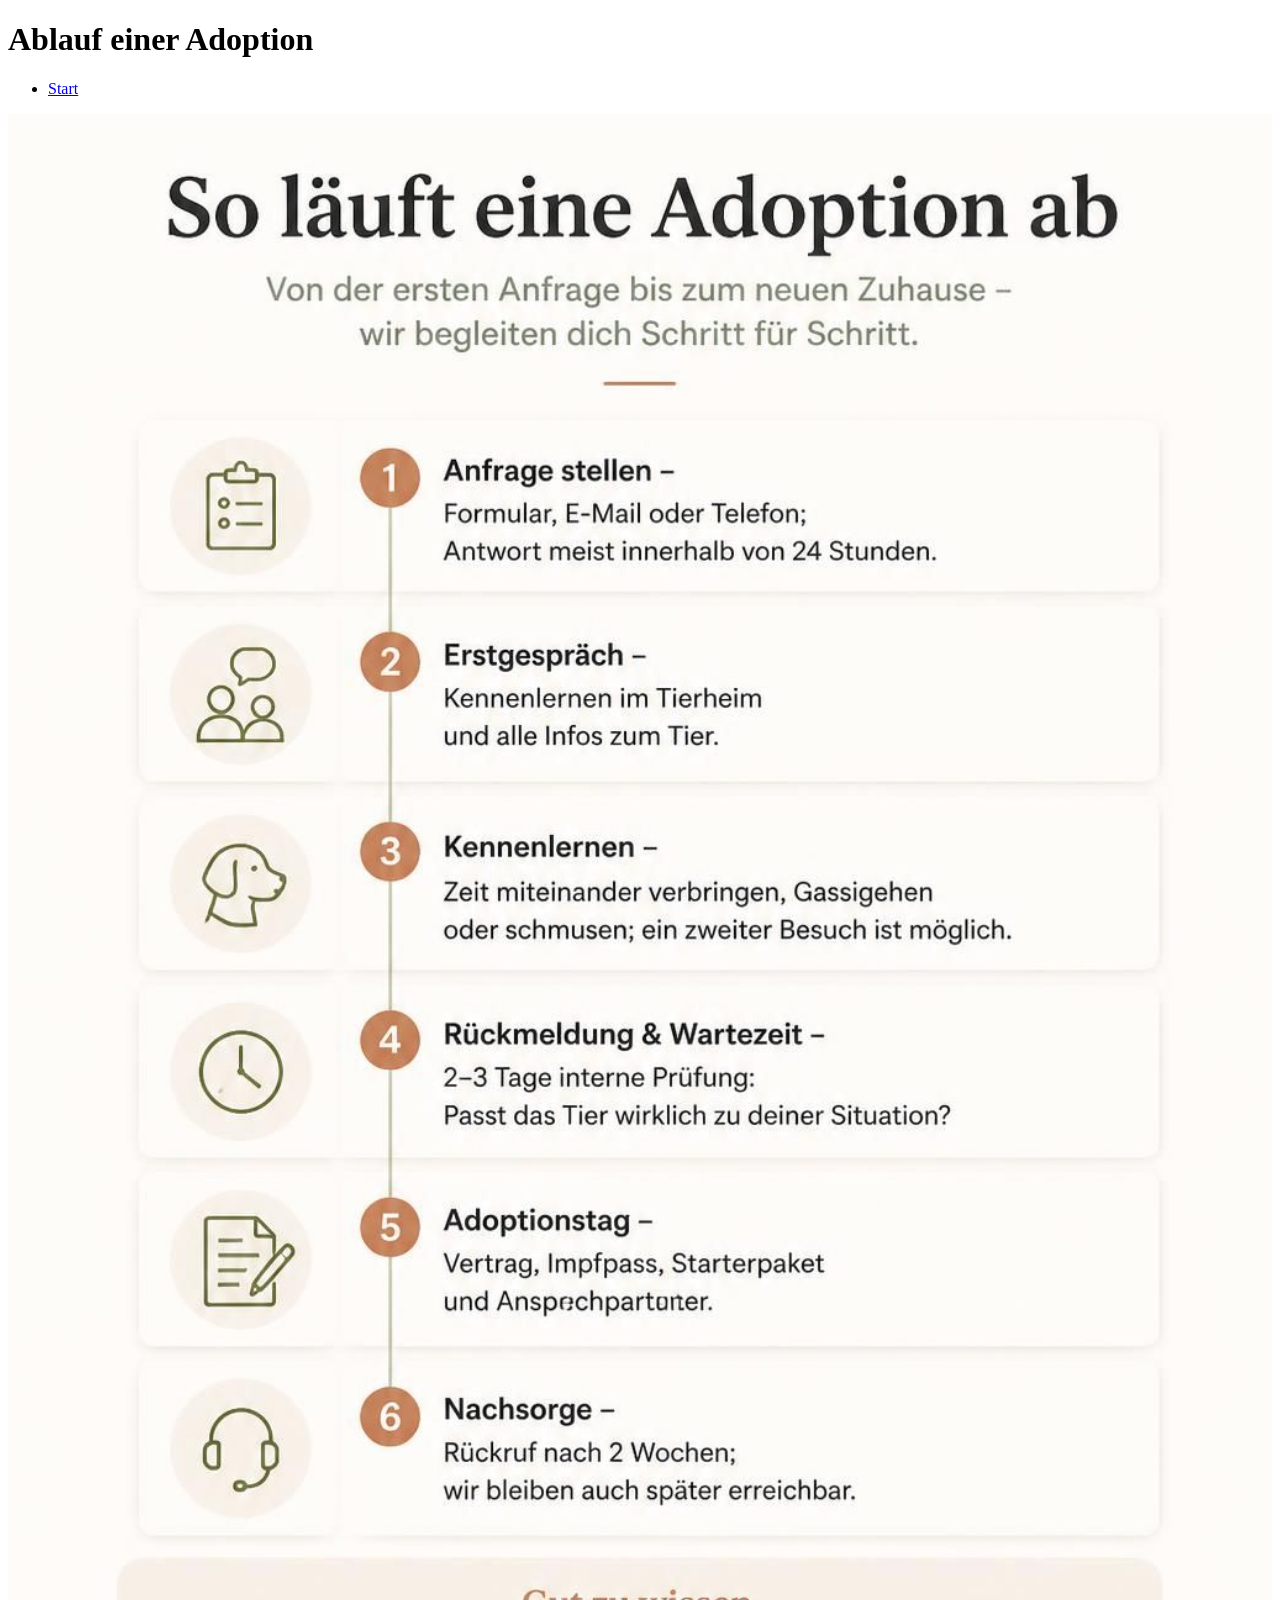
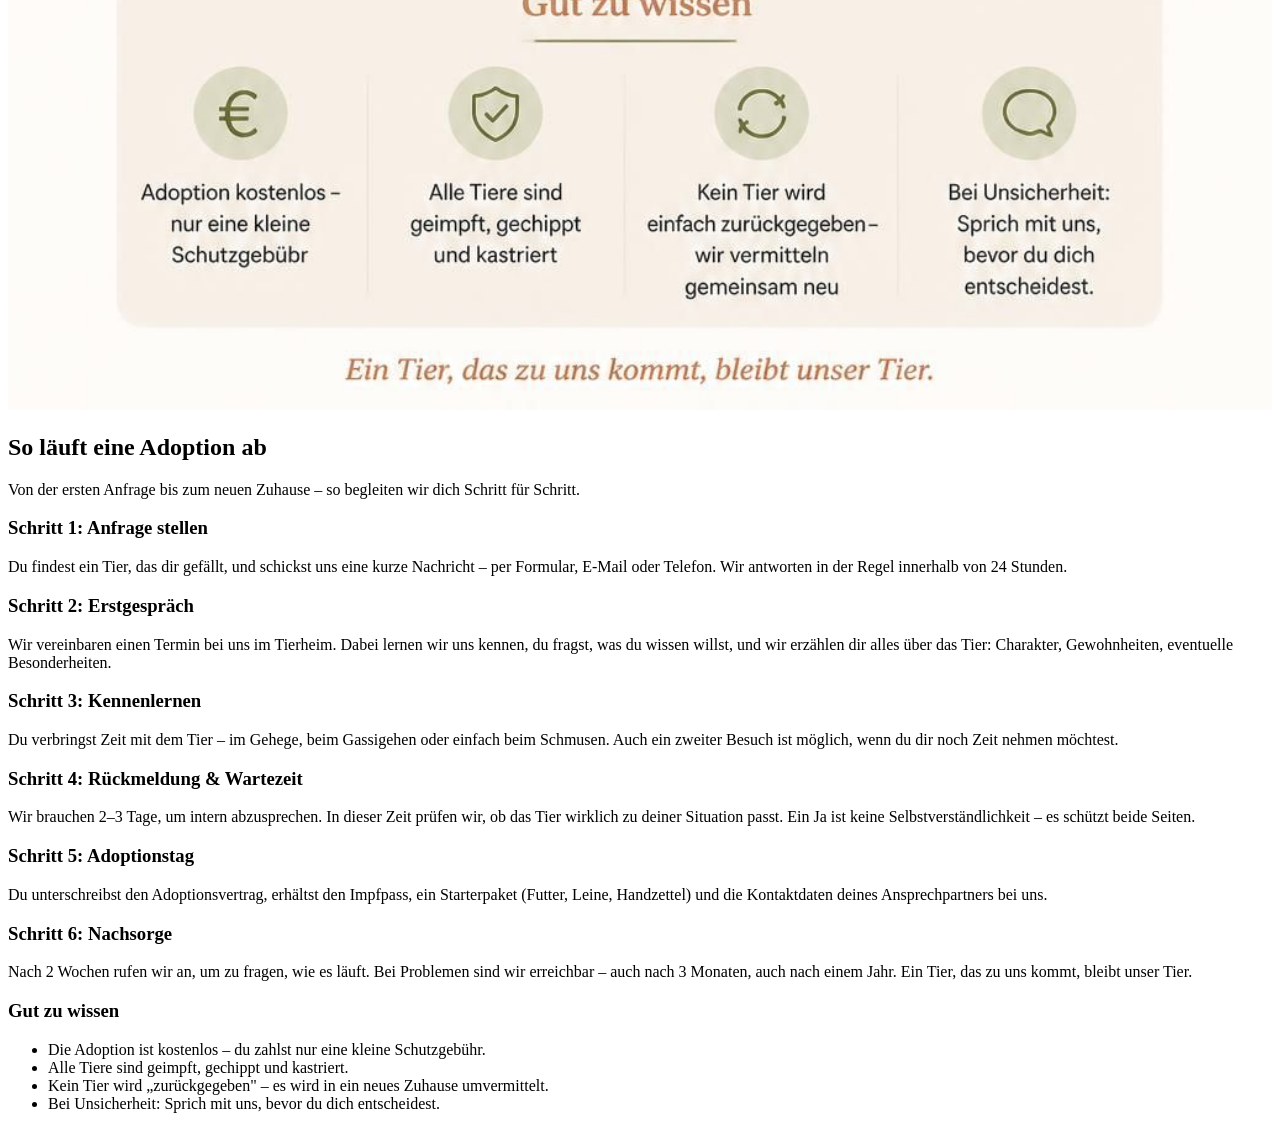
==== adoption.html @ 48ff71b9 "Initial website" ====
<!DOCTYPE html>
<html lang="en">
<head>
    <meta charset="UTF-8">
    <title>AblaufAdoption</title>
</head>

<body>
    <header>
        <h1>Ablauf einer Adoption</h1>
    </header>
    <nav>
        <ul>
            <li><a href="homepage.html">Start</a></li>
        </ul>
    </nav>

    <main>
        <img src="adoption.jpeg" alt="Unsere Mitarbeitenden - Stand September 2026" width="100%">
        <article>

            <h2>So läuft eine Adoption ab</h2>
            <p>
                Von der ersten Anfrage bis zum neuen Zuhause –
                so begleiten wir dich Schritt für Schritt.
            </p>

            <h3>Schritt 1: Anfrage stellen</h3>
            <p>
                Du findest ein Tier, das dir gefällt, und schickst uns
                eine kurze Nachricht – per Formular, E-Mail oder Telefon.
                Wir antworten in der Regel innerhalb von 24 Stunden.
            </p>

            <h3>Schritt 2: Erstgespräch</h3>
            <p>
                Wir vereinbaren einen Termin bei uns im Tierheim.
                Dabei lernen wir uns kennen, du fragst, was du wissen willst,
                und wir erzählen dir alles über das Tier:
                Charakter, Gewohnheiten, eventuelle Besonderheiten.
            </p>

            <h3>Schritt 3: Kennenlernen</h3>
            <p>
                Du verbringst Zeit mit dem Tier – im Gehege,
                beim Gassigehen oder einfach beim Schmusen.
                Auch ein zweiter Besuch ist möglich,
                wenn du dir noch Zeit nehmen möchtest.
            </p>

            <h3>Schritt 4: Rückmeldung &amp; Wartezeit</h3>
            <p>
                Wir brauchen 2–3 Tage, um intern abzusprechen.
                In dieser Zeit prüfen wir, ob das Tier wirklich
                zu deiner Situation passt. Ein Ja ist keine Selbstverständlichkeit –
                es schützt beide Seiten.
            </p>

            <h3>Schritt 5: Adoptionstag</h3>
            <p>
                Du unterschreibst den Adoptionsvertrag,
                erhältst den Impfpass, ein Starterpaket
                (Futter, Leine, Handzettel) und die Kontaktdaten
                deines Ansprechpartners bei uns.
            </p>

            <h3>Schritt 6: Nachsorge</h3>
            <p>
                Nach 2 Wochen rufen wir an, um zu fragen,
                wie es läuft. Bei Problemen sind wir erreichbar –
                auch nach 3 Monaten, auch nach einem Jahr.
                Ein Tier, das zu uns kommt, bleibt unser Tier.
            </p>

            <h3>Gut zu wissen</h3>
            <ul>
                <li>Die Adoption ist kostenlos – du zahlst nur eine kleine Schutzgebühr.</li>
                <li>Alle Tiere sind geimpft, gechippt und kastriert.</li>
                <li>Kein Tier wird „zurückgegeben" – es wird in ein neues Zuhause umvermittelt.</li>
                <li>Bei Unsicherheit: Sprich mit uns, bevor du dich entscheidest.</li>
            </ul>

        </article>
    </main>
    <footer>
    </footer>

</body>
</html>
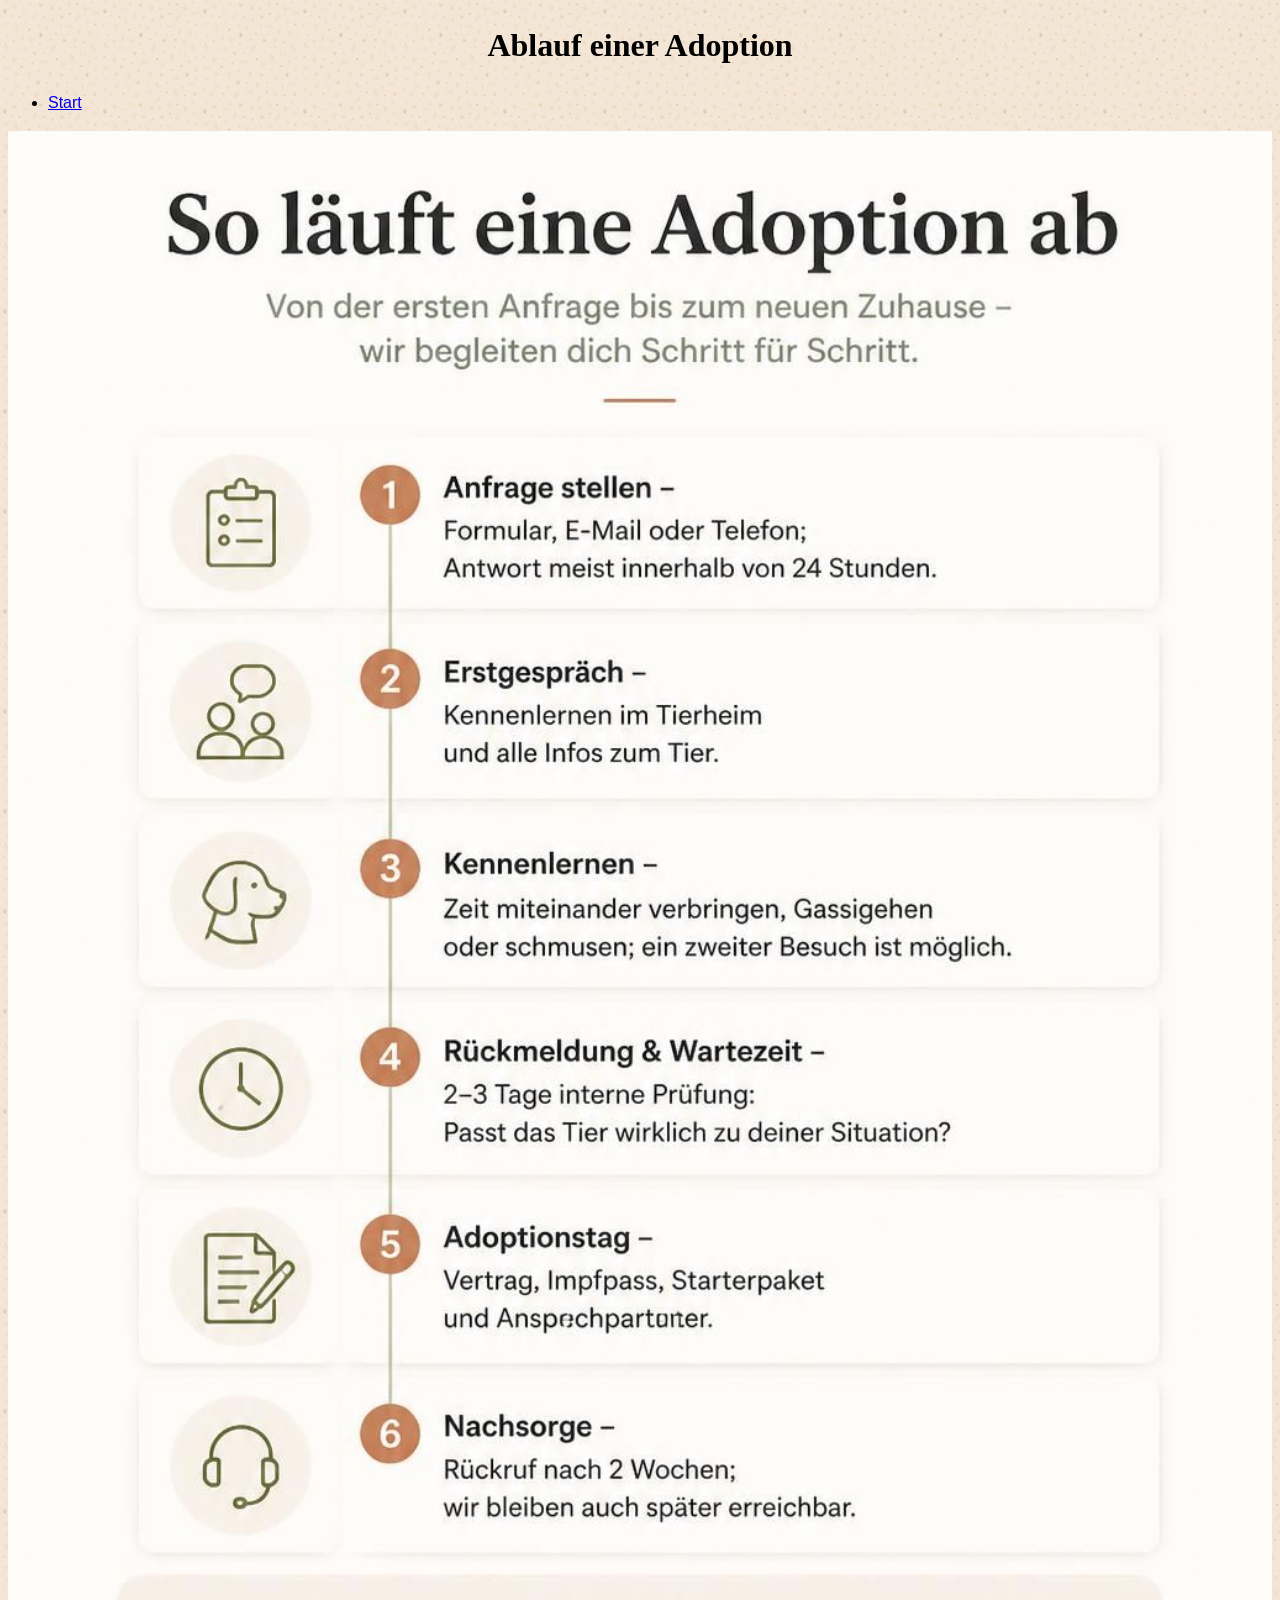
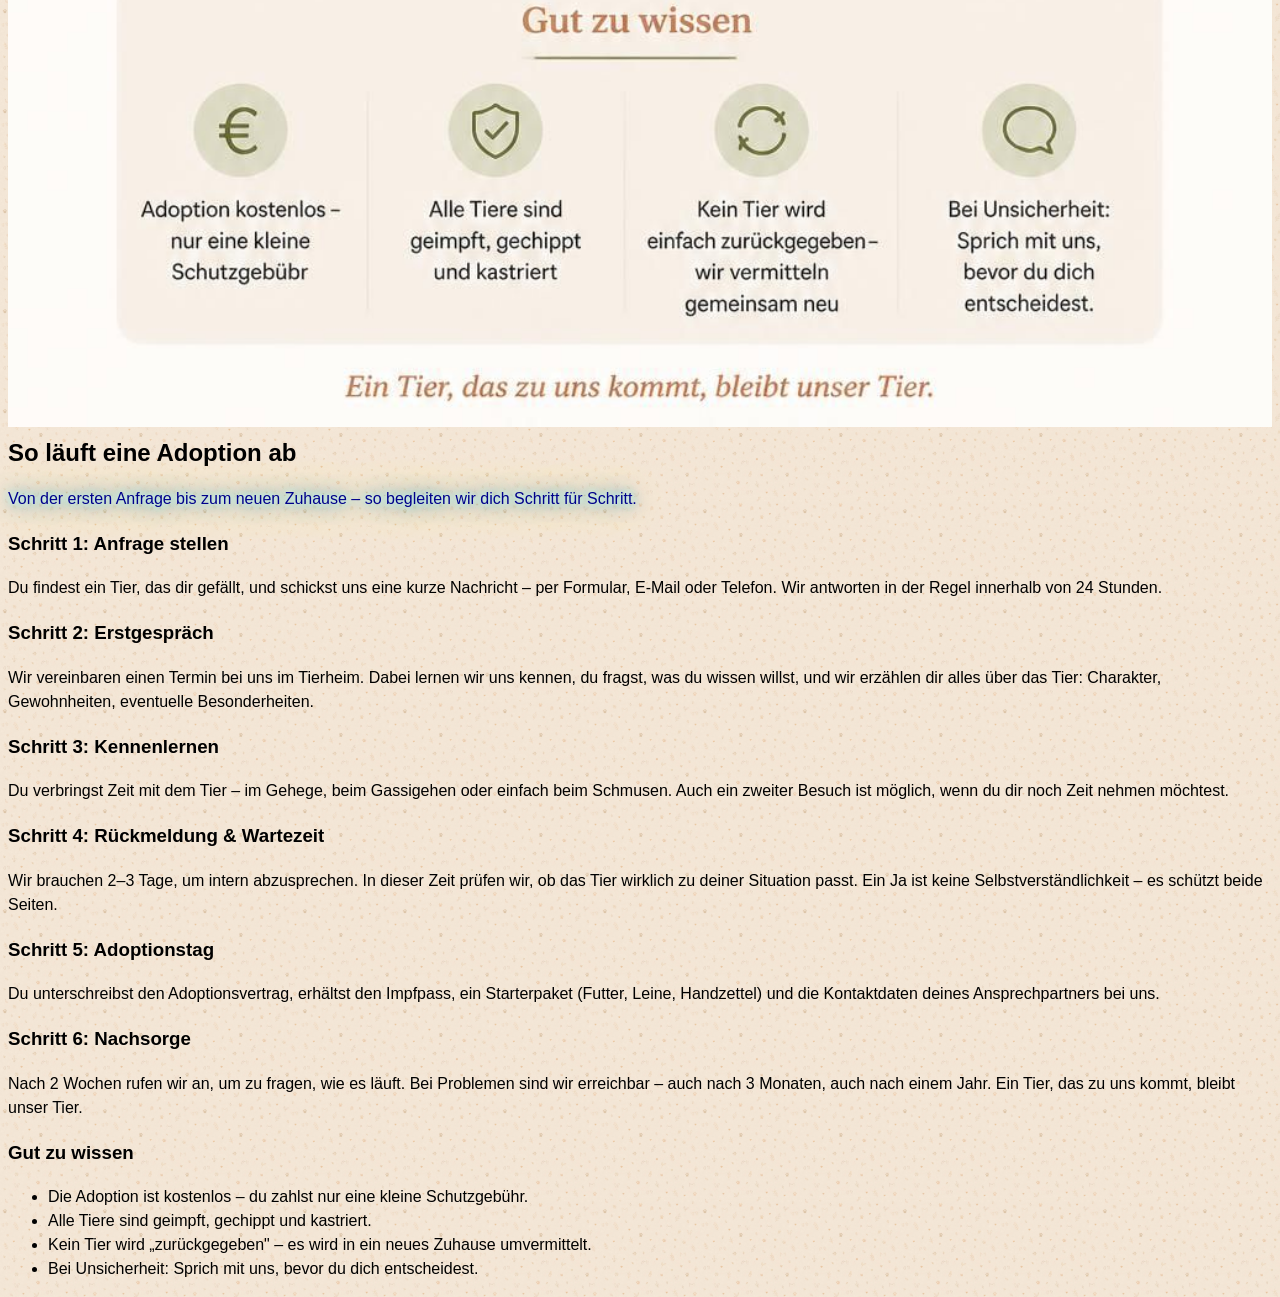
==== commit d52ad29d: "CSS auf allen Seiten, Hervorhebungen mittels Neoneffekt, Tiere einzeln dargestellt" ====
--- a/adoption.html
+++ b/adoption.html
@@ -2,6 +2,7 @@
 <html lang="en">
 <head>
     <meta charset="UTF-8">
+    <link rel="stylesheet" href="style.css">
     <title>AblaufAdoption</title>
 </head>
 
@@ -11,7 +12,7 @@
     </header>
     <nav>
         <ul>
-            <li><a href="homepage.html">Start</a></li>
+            <li><a href="index.html">Start</a></li>
         </ul>
     </nav>
 
--- a/style.css
+++ b/style.css
@@ -0,0 +1,102 @@
+* {
+    font-family: "Segoe UI", Arial, sans-serif;
+}
+
+/* 1. Am häufigsten: am body setzen – wird von allen Kind-Elementen geerbt */
+/* Für das gesamte Dokument */
+body {
+    font-family: "Arial", Helvetica, sans-serif;
+    line-height: 1.5;
+    background-image: url('hintergrund.jpeg');
+    background-size: 100px 100px; /* Kachelgröße steuern */
+}
+
+/* für konkrete Elemente*/
+h1 {
+    text-align: center;
+    font-family: "ui-sans-serif", cursive;
+
+}
+
+h2 {
+    margin-top: 1px;
+    margin-bottom: 5px;
+    color: #000;
+}
+
+td {text-align: center}
+
+table{
+    border-collapse: collapse;
+    padding: 5px 5px;
+    margin: 5px 5px 5px 5px;
+}
+
+/*über die ID*/
+#alter {
+    color: red;
+}
+
+/* über Klasse ansprechen*/
+.subtitle {
+    color: blue;
+}
+
+.tiere {
+    border: 2px solid black;
+    padding: 5px; /* Abstand nach aussen (Inhalt zum Rahmen)*/
+    margin: 10px 10px; /* Abstand zum nächsten Element und zum Seitenrand (Rahmenabstand weiter nach aussen)*/
+}
+
+
+.wichtig {
+    border: 2px solid orangered;
+    padding: 5px;
+    margin: 10px 10px;
+    background-color: burlywood;
+    color: black;
+    font-size: 1.2rem;
+    /*animation: blinker 1s step-start infinite;*/ /*hartes blinken*/
+    animation: pulse 2s ease-in-out infinite;
+    text-shadow:
+            0 0 7px #fff,
+            0 0 10px #ff4444,
+            0 0 21px #ff8822,
+            0 0 42px #ff4444;
+}
+@keyframes blinker {
+    50% { opacity: 0; }
+}
+
+@keyframes pulse {
+    0%, 100% { opacity: 1; }
+    50% { opacity: 0.3; }
+}
+
+.name {
+    font: bold 14px/1.5 "ui-sans-serif", cursive;
+}
+/* Nachbarn ansprechen*/
+
+h2 + p {
+    color: darkblue;
+    text-shadow:
+            0 0 7px #fff,
+            0 0 10px #39ecd1,
+            0 0 21px #4c5fda,
+            0 0 42px #84e819;
+}
+
+h4 + p {
+    color: darkgreen;
+}
+
+/* Mehrere Selektoren kombinieren*/
+#alter, label {
+    color: black;
+}
+
+#alter.subtitle {
+    color: blue;
+    font-weight: bold;
+}
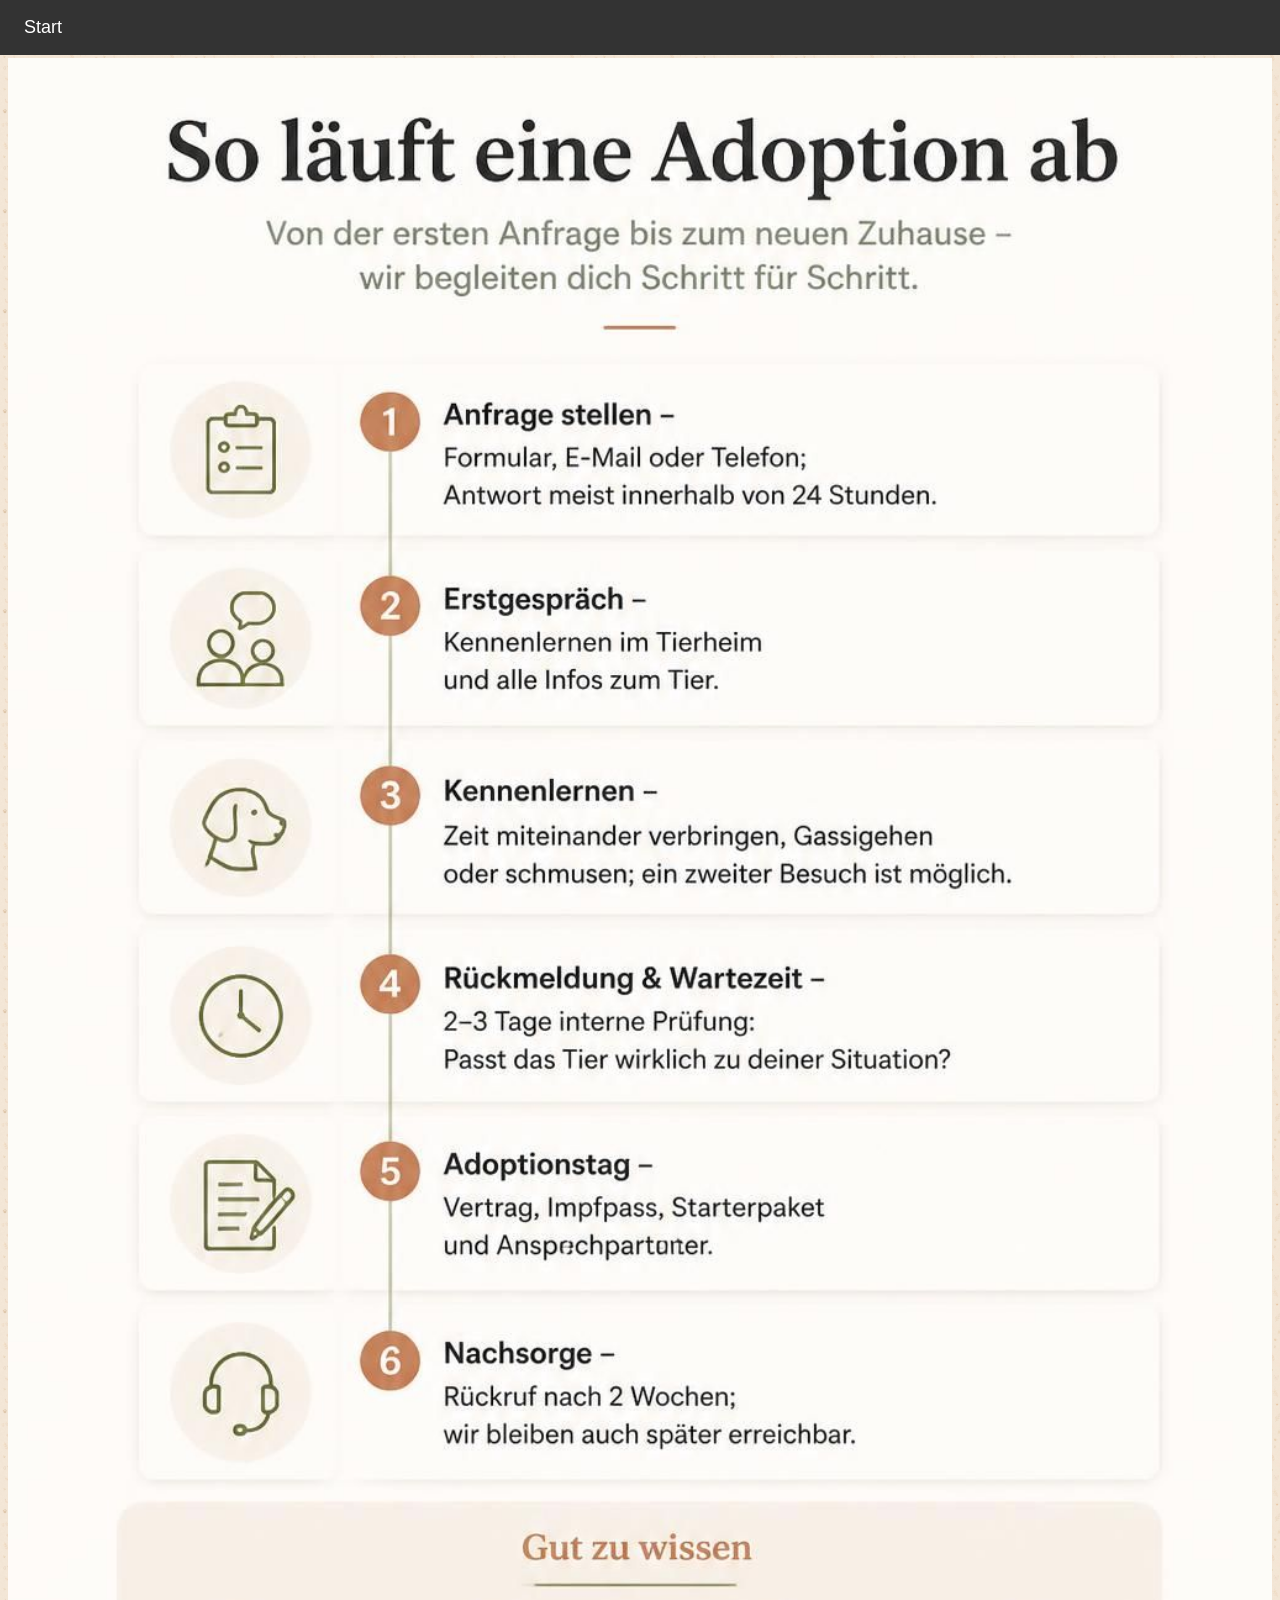
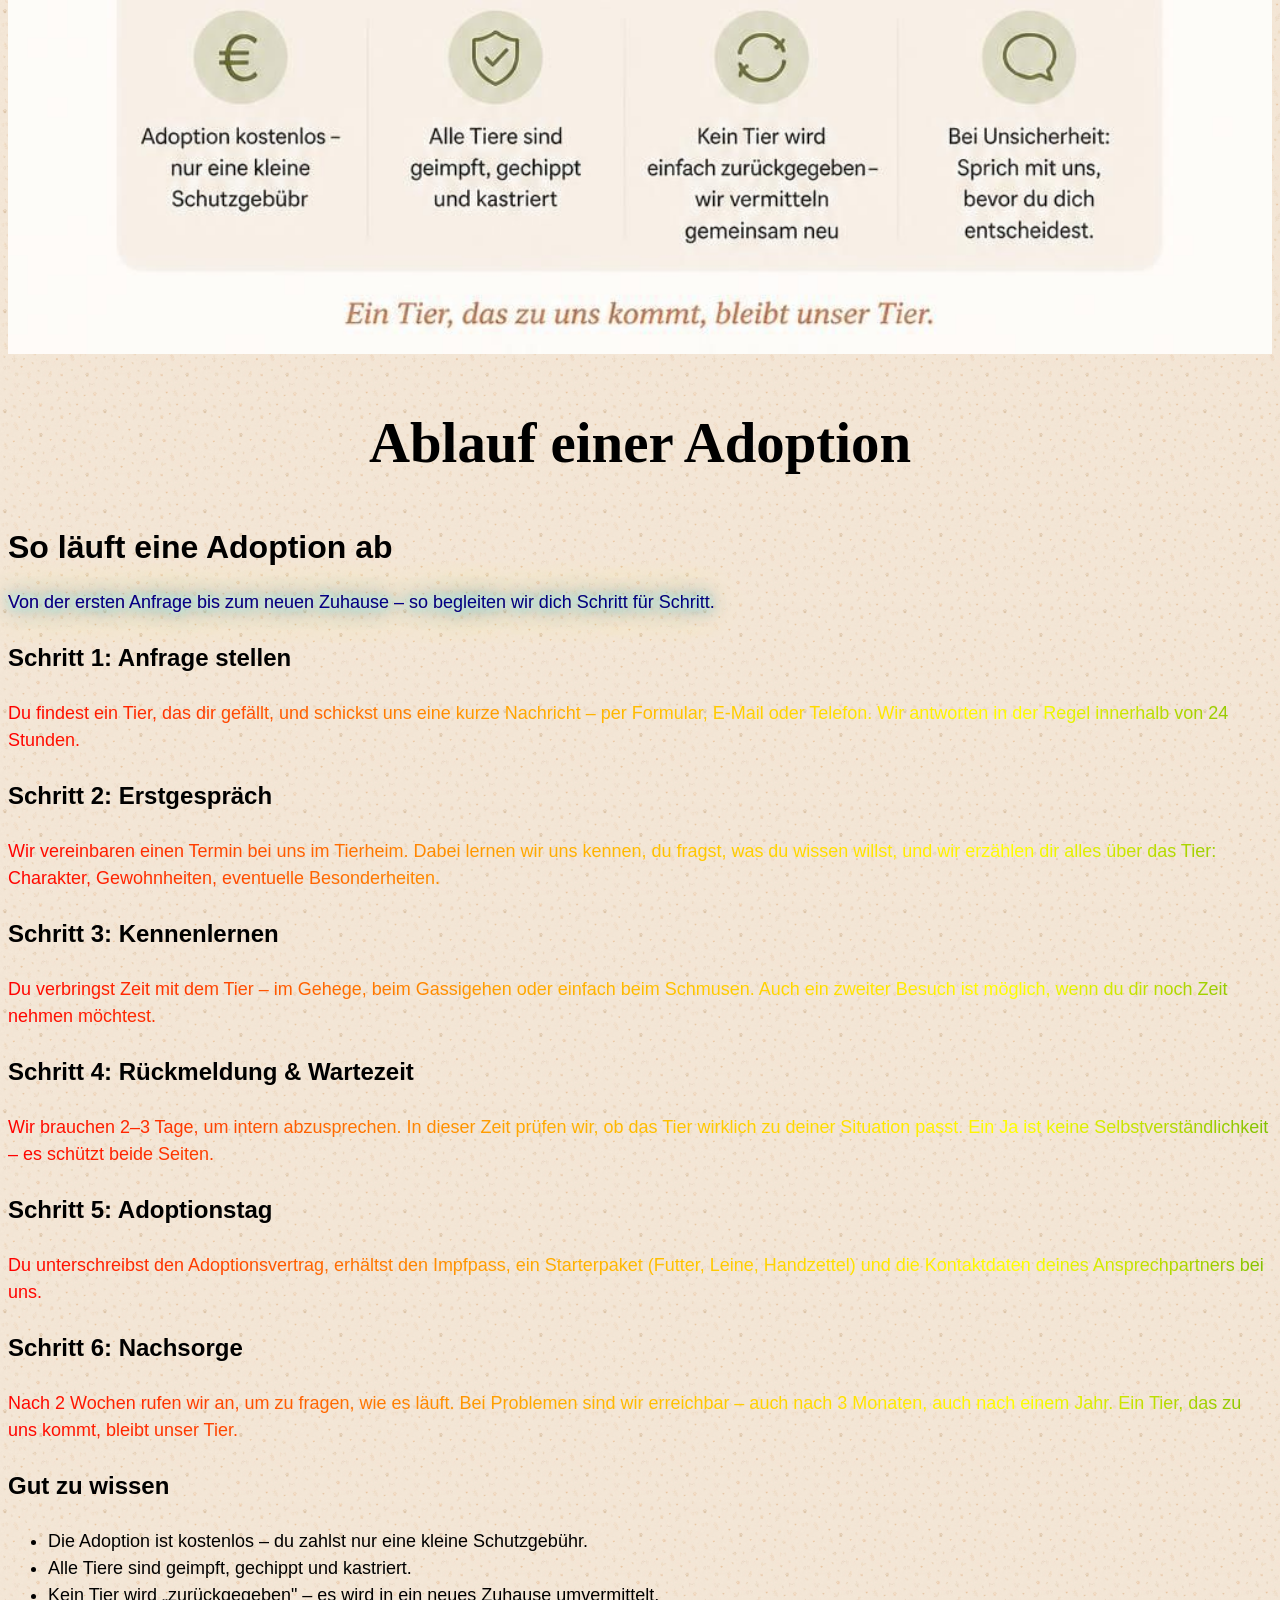
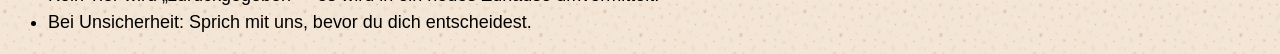
==== commit fe02a177: "Fixierte NavBar top, Seiten angepasst" ====
--- a/adoption.html
+++ b/adoption.html
@@ -8,16 +8,17 @@
 
 <body>
     <header>
-        <h1>Ablauf einer Adoption</h1>
+        <nav>
+            <ul>
+                <li><a href="index.html">Start</a></li>
+            </ul>
+        </nav>
     </header>
-    <nav>
-        <ul>
-            <li><a href="index.html">Start</a></li>
-        </ul>
-    </nav>
+
 
     <main>
         <img src="adoption.jpeg" alt="Unsere Mitarbeitenden - Stand September 2026" width="100%">
+        <h1>Ablauf einer Adoption</h1>
         <article>
 
             <h2>So läuft eine Adoption ab</h2>
--- a/style.css
+++ b/style.css
@@ -1,5 +1,103 @@
 * {
     font-family: "Segoe UI", Arial, sans-serif;
+    color: black;
+}
+
+:root {
+    --fs-base: clamp(1rem,   0.208vw + 0.958rem, 1.125rem); /* 16→18px */
+    --fs-lg:   clamp(1.25rem, 0.417vw + 1.167rem, 1.5rem);  /* 20→24px */
+    --fs-xl:   clamp(1.5rem, 0.729vw + 1.417rem, 2rem);     /* 24→32px */
+    --fs-2xl:  clamp(2rem,   1.856vw + 2.071rem, 3.552rem); /* 32→57px */
+    --mx: 50%;
+    --my: 50%;
+}
+
+body { font-size: var(--fs-base); }
+h1   { font-size: var(--fs-2xl); }
+h2   { font-size: var(--fs-xl); }
+h3   { font-size: var(--fs-lg); }
+
+
+/*Zebra Striping*/
+tr:nth-child(even) { /*Zeilen */
+    background-color: rgba(0, 0, 0, 0.04);
+}
+td:nth-child(even) { /*Spalten*/
+    background-color: rgba(255,255,255, 0.2);
+}
+
+/* --- Navbar fixiert am oberen Rand --- */
+nav {
+    position: fixed;
+    top: 0;
+    left: 0;
+    width: 100%;
+    background-color: #333;
+    z-index: 1000;
+}
+
+/* --- Flexbox: Items nebeneinander --- */
+
+nav ul {
+    list-style: none;
+    margin: 0;
+    padding: 0;
+    display: flex;
+    justify-content: left;
+    align-items: center;
+}
+
+nav ul > li {
+    position: relative;
+}
+
+
+
+
+nav ul > li > a {
+    display: block;
+    color: #fff;
+    text-decoration: sienna;
+    padding: 14px 24px;
+}
+
+nav ul > li > a:hover {
+    background-color: #555;
+}
+
+
+/* --- Dropdown (versteckt) --- */
+.dropdown-content {
+    display: none;
+    position: absolute;
+    top: 100%;
+    left: 0;
+    background-color: #f9f9f9;
+    min-width: 180px;
+    list-style: none;
+    margin: 0;
+    padding: 0;
+    box-shadow: 0 4px 8px rgba(0,0,0,.2);
+}
+
+.dropdown-content li a {
+    display: block;
+    padding: 12px 16px;
+    color: #333;
+    text-decoration: none;
+}
+
+.dropdown-content li a:hover {
+    background-color: #ddd;
+}
+
+/* --- Dropdown beim Hover einblenden --- */
+.dropdown:hover .dropdown-content {
+    display: block;
+}
+
+header {
+    padding-bottom: 50px;
 }
 
 /* 1. Am häufigsten: am body setzen – wird von allen Kind-Elementen geerbt */
@@ -31,6 +129,25 @@
     padding: 5px 5px;
     margin: 5px 5px 5px 5px;
 }
+
+thead{
+    border-bottom: #4c5fda 1px solid;
+}
+
+p {
+    background: linear-gradient(90deg, red, orange, yellow, green, blue, violet);
+    background-size: 200%;
+    -webkit-background-clip: text;
+    background-clip: text;
+    color: transparent;
+    animation: slide 3s linear infinite;
+    /* font-size: clamp(1rem, 2.5vw + 1rem, 2rem);*/
+}
+@keyframes slide {
+    to { background-position: 200%; }
+}
+
+
 
 /*über die ID*/
 #alter {
@@ -63,6 +180,7 @@
             0 0 10px #ff4444,
             0 0 21px #ff8822,
             0 0 42px #ff4444;
+    animation: flicker 3s linear infinite;
 }
 @keyframes blinker {
     50% { opacity: 0; }
@@ -72,10 +190,129 @@
     0%, 100% { opacity: 1; }
     50% { opacity: 0.3; }
 }
+@keyframes flicker {
+    0%, 19%, 22%, 62%, 64%, 70%, 100% {
+        opacity: 0.99;
+        text-shadow: 0 0 10px #ff7e00, 0 0 20px #ff4444;
+    }
+    20%, 21%, 63%, 65%, 69.9% {
+        opacity: 0.4;
+        text-shadow: none;
+    }
+}
 
 .name {
     font: bold 14px/1.5 "ui-sans-serif", cursive;
 }
+
+.particles {
+    position: fixed;
+    inset: 0;
+    pointer-events: none;
+    z-index: 1; /* VOR dem Content */
+    overflow: hidden;
+}
+
+/* 3 Schichten = Parallax */
+.particles::before,
+.particles::after {
+    content: "";
+    position: absolute;
+    width: 2px;
+    height: 2px;
+    border-radius: 50%;
+    background: transparent;
+}
+
+/* Schicht 1 – klein, langsam, hell (weit weg) */
+.particles::before {
+    box-shadow:
+            100px 200px rgba(0,255,255,.3),
+            300px 500px rgba(255,255,255,.3),
+            500px 100px rgba(0,0,255,.3),
+            700px 700px rgba(255,0,255,.3),
+            900px 300px rgba(255,255,0,.3),
+            1100px 800px rgba(255,255,255,.3),
+            200px 900px rgba(255,255,255,.3),
+            600px 400px rgba(255,0,255,.3),
+            1000px 150px rgba(0,255,255,.3),
+            400px 600px rgba(255,255,255,.3);
+    animation: drift-wavy-1 80s linear infinite;
+}
+
+/* Schicht 2 – mittel, mittleres Tempo */
+.particles::after {
+    width: 4px;
+    height: 4px;
+    box-shadow:
+            150px 350px rgba(255,0,255,.6),
+            550px 150px rgba(255,255,255,.6),
+            850px 550px rgba(255,255,0,.6),
+            350px 750px rgba(255,255,255,.6),
+            950px 250px rgba(0,255,255,.6),
+            650px 850px rgba(255,255,255,.6),
+            250px 50px rgba(255,255,255,.6),
+            750px 450px rgba(255,255,0,.6);
+    animation: drift-wavy-2 50s linear infinite;
+}
+
+/* Schicht 3 – groß, schnell, hell (nah) */
+/* Braucht ein eigenes Element, da ::before/::after nur 2 pro Element */
+.particles > .layer-3 {
+    position: absolute;
+    width: 6px;
+    height: 6px;
+    border-radius: 50%;
+    background: transparent;
+    box-shadow:
+            200px 100px rgba(255,0,255,.9),
+            600px 600px rgba(255,255,255,.9),
+            1000px 300px rgba(255,255,0,.9),
+            400px 800px rgba(255,255,255,.9),
+            800px 50px rgba(0,255,255,.9);
+    animation: drift-wavy-3 30s linear infinite;
+}
+
+.spotlight {
+    position: fixed;
+    inset: 0;
+    pointer-events: none;
+    z-index: 9999;
+    background: radial-gradient(
+            400px circle at var(--mx, 50%) var(--my, 50%),
+            rgba(255, 0, 255, 0.08),
+            transparent 70%
+    );
+}
+
+@keyframes drift-slow { to { transform: translateY(-100vh); } }
+@keyframes drift-mid  { to { transform: translateY(-100vh); } }
+@keyframes drift-fast { to { transform: translateY(-100vh); } }
+
+@keyframes drift-wavy-1 {
+    0%   { transform: translate(0, 100vh); }
+    20%  { transform: translate(30px, 80vh); }
+    40%  { transform: translate(-20px, 60vh); }
+    60%  { transform: translate(35px, 40vh); }
+    80%  { transform: translate(-25px, 20vh); }
+    100% { transform: translate(0, -10vh); }
+}
+
+@keyframes drift-wavy-2 {
+    0%   { transform: translate(0, 100vh); }
+    25%  { transform: translate(-50px, 75vh); }
+    50%  { transform: translate(40px, 50vh); }
+    75%  { transform: translate(-35px, 25vh); }
+    100% { transform: translate(0, -10vh); }
+}
+
+@keyframes drift-wavy-3 {
+    0%   { transform: translate(0, 100vh); }
+    33%  { transform: translate(70px, 66vh); }
+    66%  { transform: translate(-60px, 33vh); }
+    100% { transform: translate(0, -10vh); }
+}
+
 /* Nachbarn ansprechen*/
 
 h2 + p {
